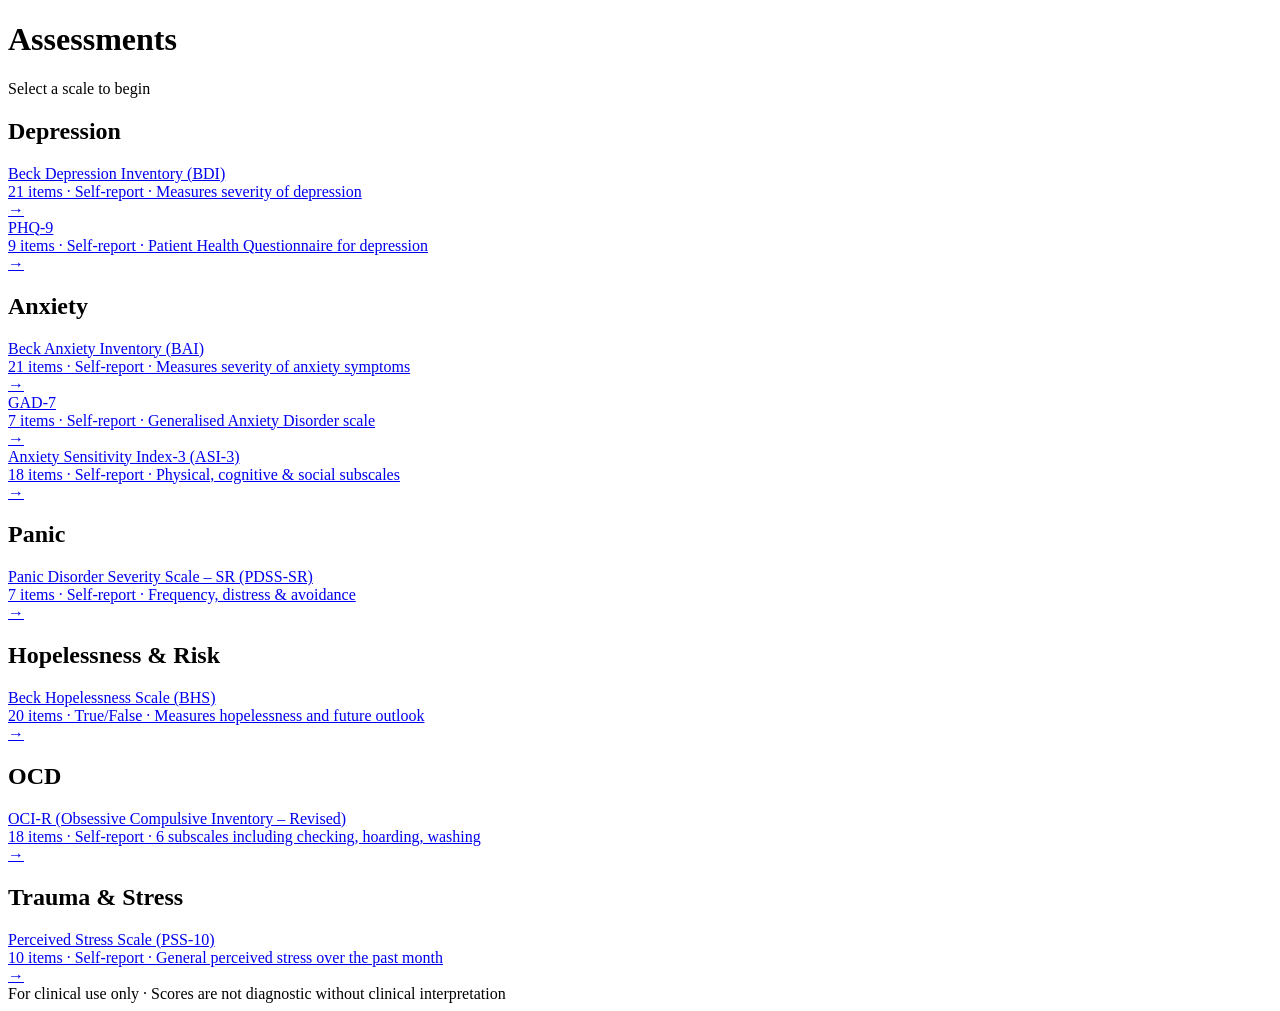
==== index.html @ 9d22b2b8 "Create index.html" ====
<!DOCTYPE html>
<html lang="en">
<head>
  <meta charset="UTF-8" />
  <meta name="viewport" content="width=device-width, initial-scale=1.0" />
  <title>Psych Assessments</title>
  <link rel="preconnect" href="https://fonts.googleapis.com" />
  <link rel="preconnect" href="https://fonts.gstatic.com" crossorigin />
  <link href="https://fonts.googleapis.com/css2?family=DM+Serif+Display&family=Inter:wght@400;500;600&display=swap" rel="stylesheet" />
  <link rel="stylesheet" href="style.css" />
</head>
<body>

<header class="site-header">
  <div class="container">
    <h1>Assessments</h1>
    <span class="subtitle">Select a scale to begin</span>
  </div>
</header>

<main class="container">

  <section class="category-section">
    <h2 class="category-label">Depression</h2>
    <div class="test-grid">
      <a class="test-card" href="assessments/bdi.html">
        <div class="test-card-left">
          <div class="test-card-name">Beck Depression Inventory (BDI)</div>
          <div class="test-card-desc">21 items · Self-report · Measures severity of depression</div>
        </div>
        <span class="test-card-arrow">→</span>
      </a>
      <a class="test-card" href="assessments/phq9.html">
        <div class="test-card-left">
          <div class="test-card-name">PHQ-9</div>
          <div class="test-card-desc">9 items · Self-report · Patient Health Questionnaire for depression</div>
        </div>
        <span class="test-card-arrow">→</span>
      </a>
    </div>
  </section>

  <section class="category-section">
    <h2 class="category-label">Anxiety</h2>
    <div class="test-grid">
      <a class="test-card" href="assessments/bai.html">
        <div class="test-card-left">
          <div class="test-card-name">Beck Anxiety Inventory (BAI)</div>
          <div class="test-card-desc">21 items · Self-report · Measures severity of anxiety symptoms</div>
        </div>
        <span class="test-card-arrow">→</span>
      </a>
      <a class="test-card" href="assessments/gad7.html">
        <div class="test-card-left">
          <div class="test-card-name">GAD-7</div>
          <div class="test-card-desc">7 items · Self-report · Generalised Anxiety Disorder scale</div>
        </div>
        <span class="test-card-arrow">→</span>
      </a>
      <a class="test-card" href="assessments/asi3.html">
        <div class="test-card-left">
          <div class="test-card-name">Anxiety Sensitivity Index-3 (ASI-3)</div>
          <div class="test-card-desc">18 items · Self-report · Physical, cognitive & social subscales</div>
        </div>
        <span class="test-card-arrow">→</span>
      </a>
    </div>
  </section>

  <section class="category-section">
    <h2 class="category-label">Panic</h2>
    <div class="test-grid">
      <a class="test-card" href="assessments/pdss.html">
        <div class="test-card-left">
          <div class="test-card-name">Panic Disorder Severity Scale – SR (PDSS-SR)</div>
          <div class="test-card-desc">7 items · Self-report · Frequency, distress & avoidance</div>
        </div>
        <span class="test-card-arrow">→</span>
      </a>
    </div>
  </section>

  <section class="category-section">
    <h2 class="category-label">Hopelessness & Risk</h2>
    <div class="test-grid">
      <a class="test-card" href="assessments/bhs.html">
        <div class="test-card-left">
          <div class="test-card-name">Beck Hopelessness Scale (BHS)</div>
          <div class="test-card-desc">20 items · True/False · Measures hopelessness and future outlook</div>
        </div>
        <span class="test-card-arrow">→</span>
      </a>
    </div>
  </section>

  <section class="category-section">
    <h2 class="category-label">OCD</h2>
    <div class="test-grid">
      <a class="test-card" href="assessments/oci.html">
        <div class="test-card-left">
          <div class="test-card-name">OCI-R (Obsessive Compulsive Inventory – Revised)</div>
          <div class="test-card-desc">18 items · Self-report · 6 subscales including checking, hoarding, washing</div>
        </div>
        <span class="test-card-arrow">→</span>
      </a>
    </div>
  </section>

  <section class="category-section">
    <h2 class="category-label">Trauma & Stress</h2>
    <div class="test-grid">
      <a class="test-card" href="assessments/pss.html">
        <div class="test-card-left">
          <div class="test-card-name">Perceived Stress Scale (PSS-10)</div>
          <div class="test-card-desc">10 items · Self-report · General perceived stress over the past month</div>
        </div>
        <span class="test-card-arrow">→</span>
      </a>
    </div>
  </section>

</main>

<footer class="site-footer">
  <div class="container">
    For clinical use only · Scores are not diagnostic without clinical interpretation
  </div>
</footer>

</body>
</html>
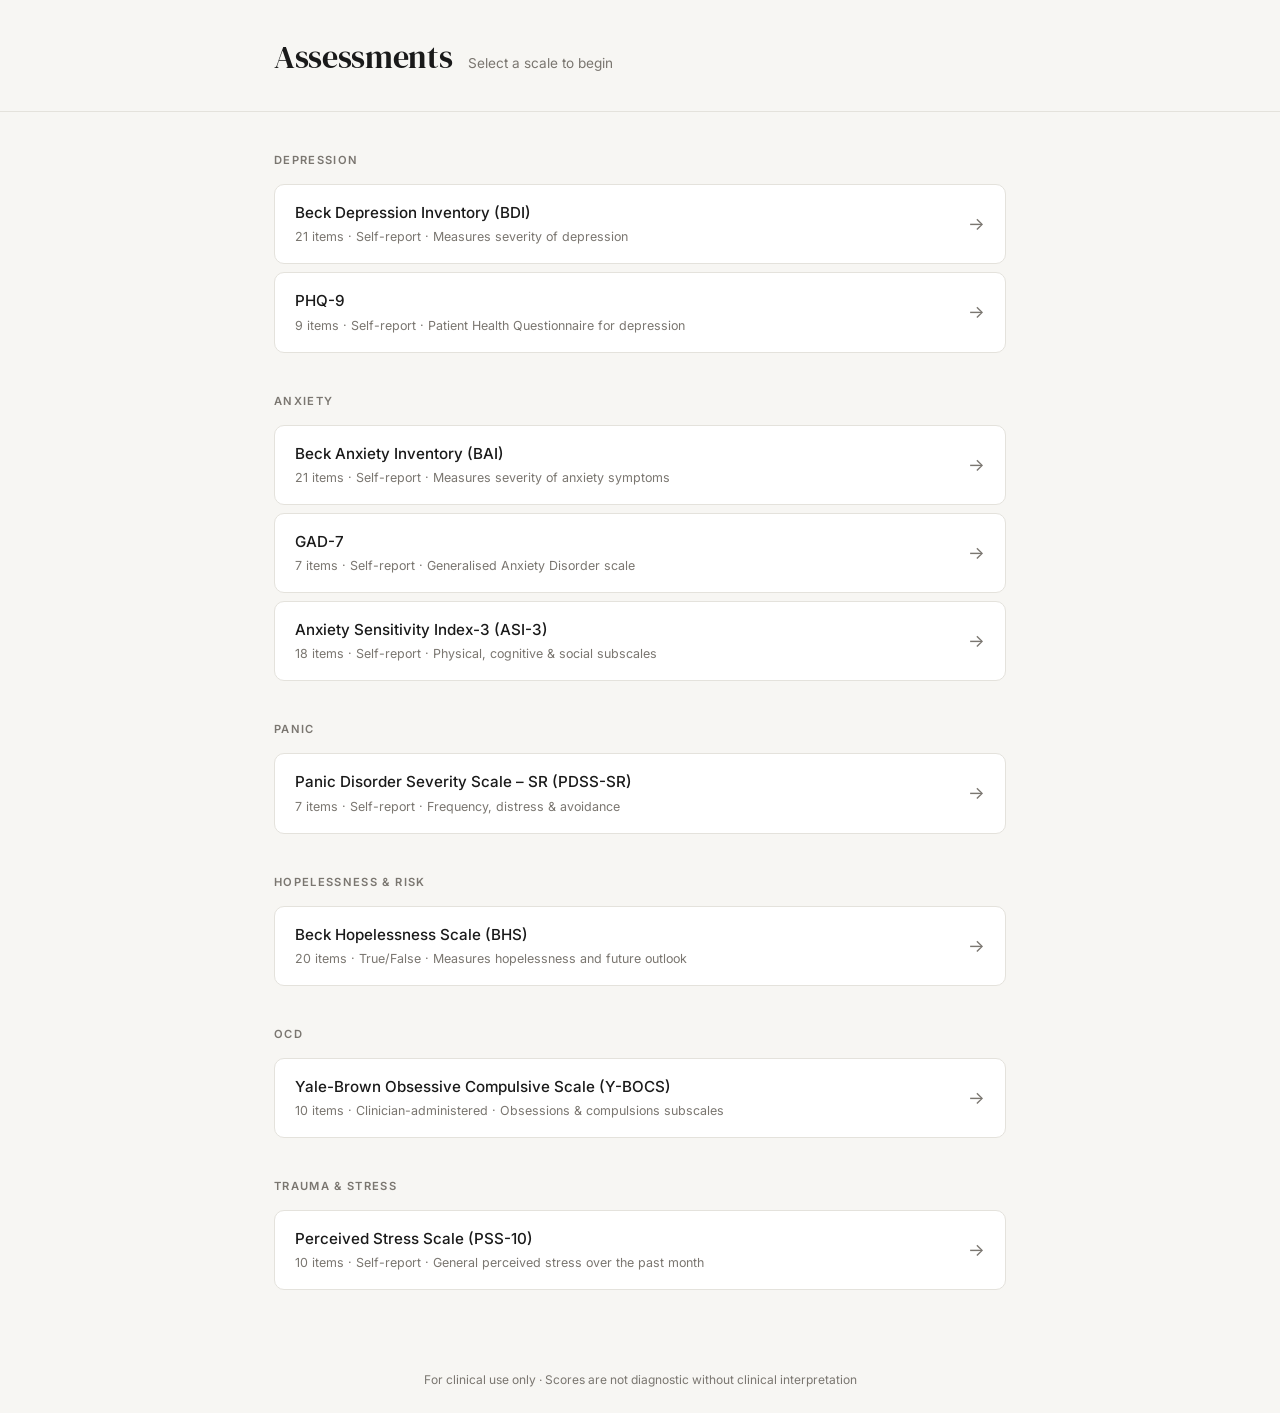
==== commit f7cea3f6: "Update index.html" ====
--- a/index.html
+++ b/index.html
@@ -96,10 +96,10 @@
   <section class="category-section">
     <h2 class="category-label">OCD</h2>
     <div class="test-grid">
-      <a class="test-card" href="assessments/oci.html">
+      <a class="test-card" href="assessments/ybocs.html">
         <div class="test-card-left">
-          <div class="test-card-name">OCI-R (Obsessive Compulsive Inventory – Revised)</div>
-          <div class="test-card-desc">18 items · Self-report · 6 subscales including checking, hoarding, washing</div>
+          <div class="test-card-name">Yale-Brown Obsessive Compulsive Scale (Y-BOCS)</div>
+          <div class="test-card-desc">10 items · Clinician-administered · Obsessions & compulsions subscales</div>
         </div>
         <span class="test-card-arrow">→</span>
       </a>
--- a/style.css
+++ b/style.css
@@ -0,0 +1,306 @@
+/* ── Reset & Base ── */
+*, *::before, *::after { box-sizing: border-box; margin: 0; padding: 0; }
+
+:root {
+  --bg: #F7F6F3;
+  --surface: #FFFFFF;
+  --border: #E4E2DC;
+  --text: #1A1A1A;
+  --muted: #7A7670;
+  --accent: #2D5FA6;
+  --accent-light: #EDF2FB;
+  --danger: #C0392B;
+  --success: #27AE60;
+  --radius: 10px;
+  --font-body: 'Inter', system-ui, sans-serif;
+  --font-display: 'DM Serif Display', Georgia, serif;
+  --shadow: 0 1px 3px rgba(0,0,0,0.07), 0 4px 16px rgba(0,0,0,0.05);
+}
+
+html { font-size: 16px; }
+
+body {
+  font-family: var(--font-body);
+  background: var(--bg);
+  color: var(--text);
+  min-height: 100vh;
+  line-height: 1.6;
+  -webkit-font-smoothing: antialiased;
+}
+
+/* ── Typography ── */
+h1 { font-family: var(--font-display); font-size: 2rem; font-weight: 400; letter-spacing: -0.01em; }
+h2 { font-size: 0.7rem; font-weight: 600; letter-spacing: 0.12em; text-transform: uppercase; color: var(--muted); }
+h3 { font-size: 1rem; font-weight: 600; }
+
+/* ── Layout ── */
+.container { max-width: 780px; margin: 0 auto; padding: 0 24px; }
+
+/* ── Header ── */
+.site-header {
+  padding: 32px 0 28px;
+  border-bottom: 1px solid var(--border);
+  margin-bottom: 40px;
+}
+.site-header .container { display: flex; align-items: baseline; gap: 16px; }
+.site-header h1 { color: var(--text); }
+.site-header .subtitle { font-size: 0.85rem; color: var(--muted); }
+
+/* ── Index Page ── */
+.category-section { margin-bottom: 40px; }
+.category-label { margin-bottom: 14px; }
+.test-grid {
+  display: flex;
+  flex-direction: column;
+  gap: 8px;
+}
+.test-card {
+  display: flex;
+  align-items: center;
+  justify-content: space-between;
+  background: var(--surface);
+  border: 1px solid var(--border);
+  border-radius: var(--radius);
+  padding: 16px 20px;
+  text-decoration: none;
+  color: var(--text);
+  transition: border-color 0.15s, box-shadow 0.15s;
+  cursor: pointer;
+  gap: 12px;
+}
+.test-card:hover {
+  border-color: var(--accent);
+  box-shadow: var(--shadow);
+}
+.test-card-left { flex: 1; }
+.test-card-name { font-size: 0.95rem; font-weight: 500; }
+.test-card-desc { font-size: 0.78rem; color: var(--muted); margin-top: 2px; }
+.test-card-arrow { color: var(--muted); font-size: 1.1rem; flex-shrink: 0; }
+
+/* ── Assessment Page ── */
+.assessment-header {
+  padding: 32px 0 0;
+}
+.back-link {
+  display: inline-flex;
+  align-items: center;
+  gap: 6px;
+  font-size: 0.82rem;
+  color: var(--muted);
+  text-decoration: none;
+  margin-bottom: 24px;
+  transition: color 0.15s;
+}
+.back-link:hover { color: var(--accent); }
+.assessment-title { font-family: var(--font-display); font-size: 1.8rem; font-weight: 400; }
+.assessment-subtitle { font-size: 0.82rem; color: var(--muted); margin-top: 4px; }
+
+/* ── Client Info ── */
+.client-info-card {
+  background: var(--surface);
+  border: 1px solid var(--border);
+  border-radius: var(--radius);
+  padding: 20px;
+  margin: 24px 0;
+  display: grid;
+  grid-template-columns: 1fr 1fr 1fr;
+  gap: 16px;
+}
+.field-group { display: flex; flex-direction: column; gap: 5px; }
+.field-group label { font-size: 0.72rem; font-weight: 600; letter-spacing: 0.08em; text-transform: uppercase; color: var(--muted); }
+.field-group input {
+  border: 1px solid var(--border);
+  border-radius: 6px;
+  padding: 9px 12px;
+  font-size: 0.9rem;
+  font-family: var(--font-body);
+  background: var(--bg);
+  color: var(--text);
+  outline: none;
+  transition: border-color 0.15s;
+}
+.field-group input:focus { border-color: var(--accent); }
+
+/* ── Instructions ── */
+.instructions {
+  background: var(--accent-light);
+  border-left: 3px solid var(--accent);
+  border-radius: 0 var(--radius) var(--radius) 0;
+  padding: 14px 18px;
+  font-size: 0.84rem;
+  color: #1E3A6A;
+  margin-bottom: 28px;
+  line-height: 1.6;
+}
+
+/* ── Questions ── */
+.question-block {
+  background: var(--surface);
+  border: 1px solid var(--border);
+  border-radius: var(--radius);
+  padding: 20px;
+  margin-bottom: 10px;
+  transition: border-color 0.15s;
+}
+.question-block.answered { border-color: #B8D4B8; }
+.question-number {
+  font-size: 0.68rem;
+  font-weight: 700;
+  letter-spacing: 0.1em;
+  text-transform: uppercase;
+  color: var(--muted);
+  margin-bottom: 8px;
+}
+.question-text {
+  font-size: 0.95rem;
+  font-weight: 500;
+  margin-bottom: 14px;
+  line-height: 1.5;
+}
+.options { display: flex; flex-direction: column; gap: 7px; }
+.option-label {
+  display: flex;
+  align-items: flex-start;
+  gap: 12px;
+  padding: 10px 14px;
+  border: 1px solid var(--border);
+  border-radius: 7px;
+  cursor: pointer;
+  font-size: 0.875rem;
+  transition: background 0.12s, border-color 0.12s;
+  line-height: 1.4;
+}
+.option-label:hover { background: var(--accent-light); border-color: var(--accent); }
+.option-label input[type="radio"] { display: none; }
+.option-label.selected { background: var(--accent-light); border-color: var(--accent); color: var(--accent); font-weight: 500; }
+.option-score {
+  flex-shrink: 0;
+  width: 22px;
+  height: 22px;
+  border-radius: 50%;
+  background: var(--border);
+  display: flex;
+  align-items: center;
+  justify-content: center;
+  font-size: 0.7rem;
+  font-weight: 700;
+  color: var(--muted);
+  margin-top: 1px;
+}
+.option-label.selected .option-score { background: var(--accent); color: white; }
+
+/* True/False options */
+.tf-options { display: flex; gap: 10px; }
+.tf-label {
+  flex: 1;
+  display: flex;
+  align-items: center;
+  justify-content: center;
+  padding: 12px;
+  border: 1px solid var(--border);
+  border-radius: 7px;
+  cursor: pointer;
+  font-size: 0.9rem;
+  font-weight: 500;
+  transition: background 0.12s, border-color 0.12s;
+}
+.tf-label:hover { background: var(--accent-light); border-color: var(--accent); }
+.tf-label input[type="radio"] { display: none; }
+.tf-label.selected { background: var(--accent-light); border-color: var(--accent); color: var(--accent); }
+
+/* ── Score Section ── */
+.score-bar {
+  position: sticky;
+  bottom: 0;
+  background: var(--surface);
+  border-top: 1px solid var(--border);
+  padding: 14px 0;
+  margin-top: 32px;
+  z-index: 10;
+}
+.score-bar .container {
+  display: flex;
+  align-items: center;
+  justify-content: space-between;
+  gap: 16px;
+}
+.score-display {
+  display: flex;
+  align-items: baseline;
+  gap: 6px;
+}
+.score-number { font-size: 2rem; font-weight: 700; color: var(--accent); font-family: var(--font-display); }
+.score-label { font-size: 0.8rem; color: var(--muted); }
+.score-interpretation {
+  font-size: 0.82rem;
+  font-weight: 600;
+  padding: 4px 12px;
+  border-radius: 20px;
+  background: var(--accent-light);
+  color: var(--accent);
+}
+.btn-download {
+  display: inline-flex;
+  align-items: center;
+  gap: 8px;
+  background: var(--accent);
+  color: white;
+  border: none;
+  border-radius: 7px;
+  padding: 11px 20px;
+  font-size: 0.875rem;
+  font-weight: 600;
+  cursor: pointer;
+  transition: opacity 0.15s;
+  font-family: var(--font-body);
+}
+.btn-download:hover { opacity: 0.85; }
+.btn-download:disabled { opacity: 0.4; cursor: not-allowed; }
+
+.progress-note { font-size: 0.78rem; color: var(--muted); }
+
+/* ── Result Card (shown after submit) ── */
+.result-card {
+  background: var(--surface);
+  border: 1px solid var(--border);
+  border-radius: var(--radius);
+  padding: 28px;
+  margin: 20px 0;
+  text-align: center;
+}
+.result-card .big-score { font-size: 3.5rem; font-weight: 700; color: var(--accent); font-family: var(--font-display); }
+.result-card .result-label { font-size: 1rem; font-weight: 600; margin: 6px 0 12px; }
+.result-card .result-sub { font-size: 0.84rem; color: var(--muted); }
+
+/* ── Subscale breakdown ── */
+.subscale-grid { display: grid; grid-template-columns: repeat(3, 1fr); gap: 10px; margin-top: 20px; }
+.subscale-item {
+  background: var(--bg);
+  border: 1px solid var(--border);
+  border-radius: 8px;
+  padding: 14px;
+  text-align: center;
+}
+.subscale-score { font-size: 1.5rem; font-weight: 700; color: var(--text); }
+.subscale-name { font-size: 0.72rem; color: var(--muted); margin-top: 3px; }
+
+/* ── Responsive ── */
+@media (max-width: 600px) {
+  .client-info-card { grid-template-columns: 1fr; }
+  .score-bar .container { flex-wrap: wrap; }
+  .subscale-grid { grid-template-columns: 1fr; }
+}
+
+/* ── Footer ── */
+.site-footer {
+  text-align: center;
+  padding: 40px 0 24px;
+  font-size: 0.75rem;
+  color: var(--muted);
+}
+
+/* ── Print / PDF ── */
+@media print {
+  .score-bar, .back-link, .btn-download { display: none; }
+  .question-block { break-inside: avoid; }
+}
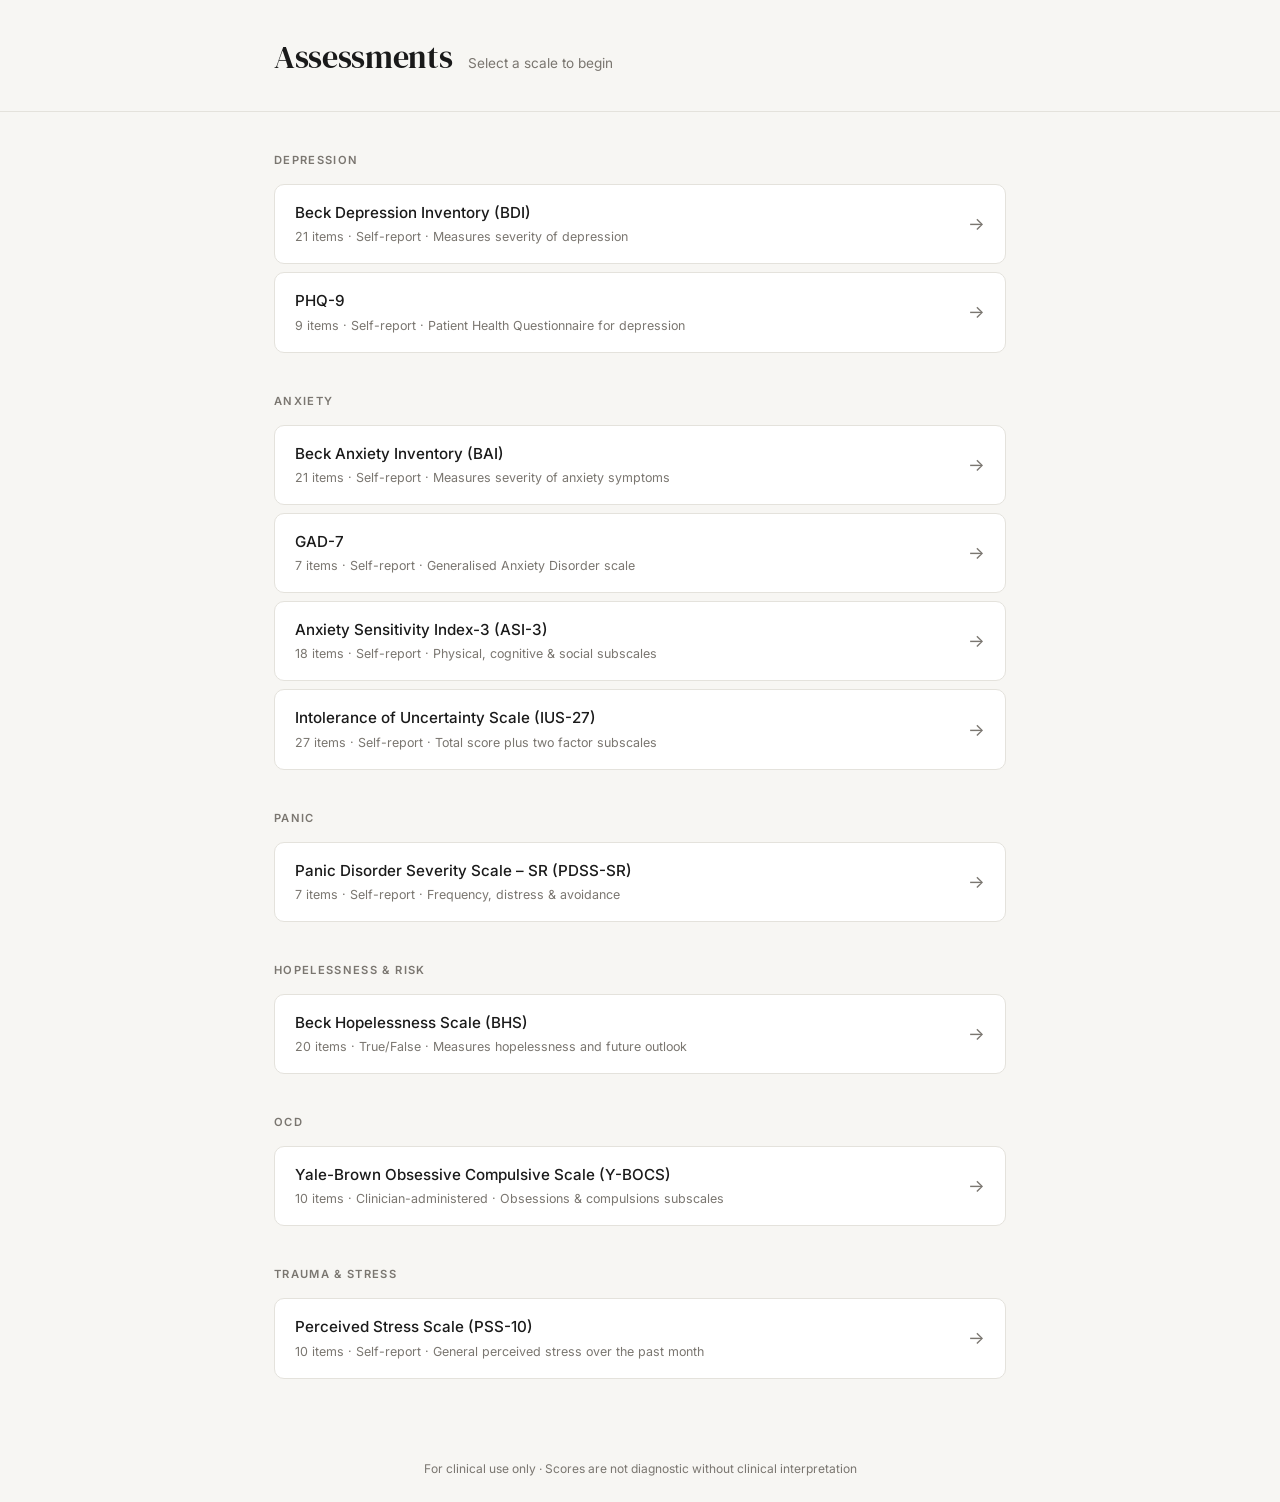
==== commit fdc82e3c: "Update index.html" ====
--- a/index.html
+++ b/index.html
@@ -61,6 +61,13 @@
         <div class="test-card-left">
           <div class="test-card-name">Anxiety Sensitivity Index-3 (ASI-3)</div>
           <div class="test-card-desc">18 items · Self-report · Physical, cognitive & social subscales</div>
+        </div>
+        <span class="test-card-arrow">→</span>
+      </a>
+      <a class="test-card" href="assessments/ius.html">
+        <div class="test-card-left">
+          <div class="test-card-name">Intolerance of Uncertainty Scale (IUS-27)</div>
+          <div class="test-card-desc">27 items · Self-report · Total score plus two factor subscales</div>
         </div>
         <span class="test-card-arrow">→</span>
       </a>
--- a/style.css
+++ b/style.css
@@ -10,6 +10,7 @@
   --accent: #2D5FA6;
   --accent-light: #EDF2FB;
   --danger: #C0392B;
+  --danger-light: #FBEAE7;
   --success: #27AE60;
   --radius: 10px;
   --font-body: 'Inter', system-ui, sans-serif;
@@ -120,6 +121,18 @@
   transition: border-color 0.15s;
 }
 .field-group input:focus { border-color: var(--accent); }
+
+/* ── Disclaimer Banner ── */
+.disclaimer-banner {
+  background: var(--danger-light);
+  border-left: 3px solid var(--danger);
+  border-radius: 0 var(--radius) var(--radius) 0;
+  padding: 14px 18px;
+  font-size: 0.8rem;
+  color: #7A2E22;
+  margin-bottom: 20px;
+  line-height: 1.6;
+}
 
 /* ── Instructions ── */
 .instructions {
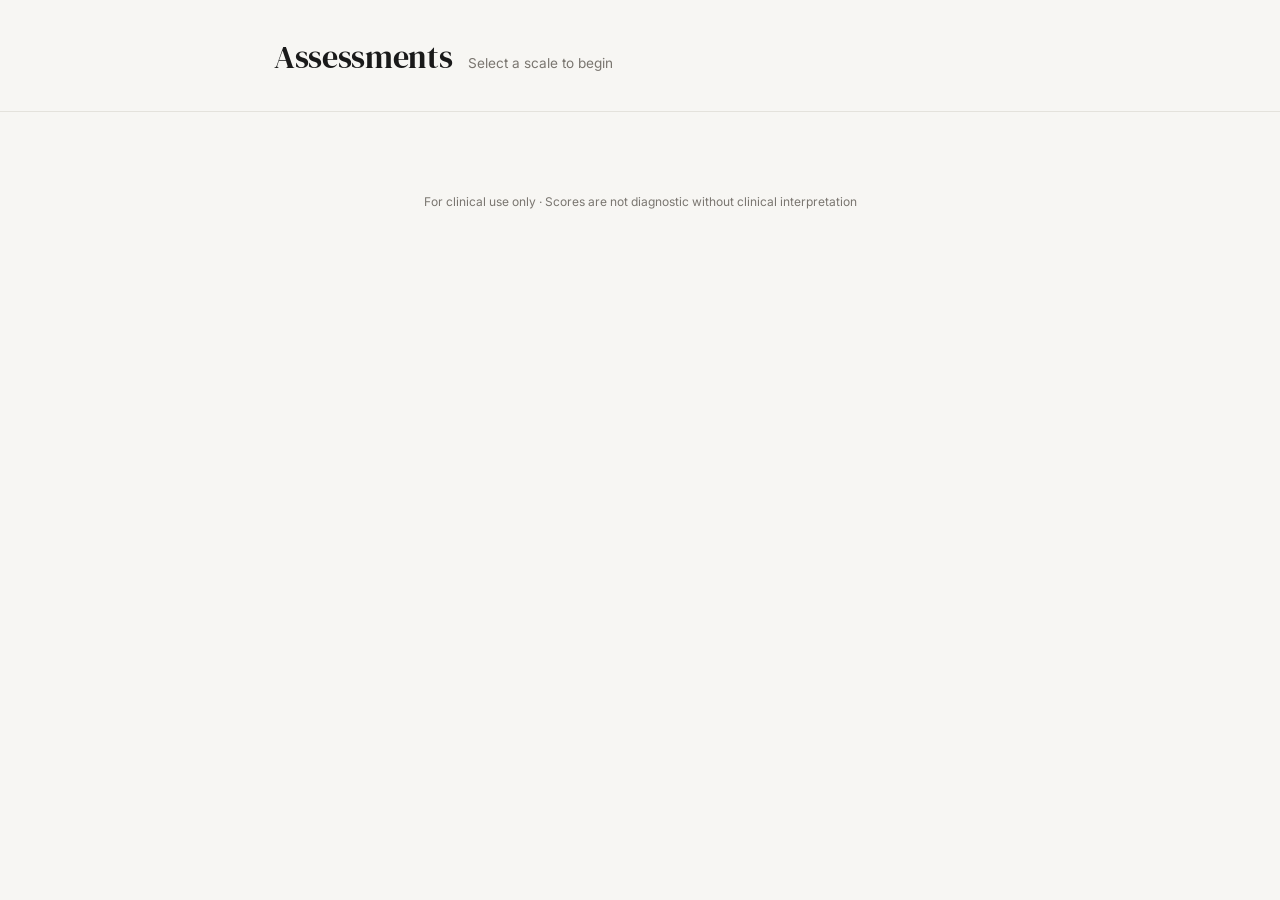
==== commit 361e2cec: "Update index.html" ====
--- a/index.html
+++ b/index.html
@@ -18,114 +18,10 @@
   </div>
 </header>
 
-<main class="container">
-
-  <section class="category-section">
-    <h2 class="category-label">Depression</h2>
-    <div class="test-grid">
-      <a class="test-card" href="assessments/bdi.html">
-        <div class="test-card-left">
-          <div class="test-card-name">Beck Depression Inventory (BDI)</div>
-          <div class="test-card-desc">21 items · Self-report · Measures severity of depression</div>
-        </div>
-        <span class="test-card-arrow">→</span>
-      </a>
-      <a class="test-card" href="assessments/phq9.html">
-        <div class="test-card-left">
-          <div class="test-card-name">PHQ-9</div>
-          <div class="test-card-desc">9 items · Self-report · Patient Health Questionnaire for depression</div>
-        </div>
-        <span class="test-card-arrow">→</span>
-      </a>
-    </div>
-  </section>
-
-  <section class="category-section">
-    <h2 class="category-label">Anxiety</h2>
-    <div class="test-grid">
-      <a class="test-card" href="assessments/bai.html">
-        <div class="test-card-left">
-          <div class="test-card-name">Beck Anxiety Inventory (BAI)</div>
-          <div class="test-card-desc">21 items · Self-report · Measures severity of anxiety symptoms</div>
-        </div>
-        <span class="test-card-arrow">→</span>
-      </a>
-      <a class="test-card" href="assessments/gad7.html">
-        <div class="test-card-left">
-          <div class="test-card-name">GAD-7</div>
-          <div class="test-card-desc">7 items · Self-report · Generalised Anxiety Disorder scale</div>
-        </div>
-        <span class="test-card-arrow">→</span>
-      </a>
-      <a class="test-card" href="assessments/asi3.html">
-        <div class="test-card-left">
-          <div class="test-card-name">Anxiety Sensitivity Index-3 (ASI-3)</div>
-          <div class="test-card-desc">18 items · Self-report · Physical, cognitive & social subscales</div>
-        </div>
-        <span class="test-card-arrow">→</span>
-      </a>
-      <a class="test-card" href="assessments/ius.html">
-        <div class="test-card-left">
-          <div class="test-card-name">Intolerance of Uncertainty Scale (IUS-27)</div>
-          <div class="test-card-desc">27 items · Self-report · Total score plus two factor subscales</div>
-        </div>
-        <span class="test-card-arrow">→</span>
-      </a>
-    </div>
-  </section>
-
-  <section class="category-section">
-    <h2 class="category-label">Panic</h2>
-    <div class="test-grid">
-      <a class="test-card" href="assessments/pdss.html">
-        <div class="test-card-left">
-          <div class="test-card-name">Panic Disorder Severity Scale – SR (PDSS-SR)</div>
-          <div class="test-card-desc">7 items · Self-report · Frequency, distress & avoidance</div>
-        </div>
-        <span class="test-card-arrow">→</span>
-      </a>
-    </div>
-  </section>
-
-  <section class="category-section">
-    <h2 class="category-label">Hopelessness & Risk</h2>
-    <div class="test-grid">
-      <a class="test-card" href="assessments/bhs.html">
-        <div class="test-card-left">
-          <div class="test-card-name">Beck Hopelessness Scale (BHS)</div>
-          <div class="test-card-desc">20 items · True/False · Measures hopelessness and future outlook</div>
-        </div>
-        <span class="test-card-arrow">→</span>
-      </a>
-    </div>
-  </section>
-
-  <section class="category-section">
-    <h2 class="category-label">OCD</h2>
-    <div class="test-grid">
-      <a class="test-card" href="assessments/ybocs.html">
-        <div class="test-card-left">
-          <div class="test-card-name">Yale-Brown Obsessive Compulsive Scale (Y-BOCS)</div>
-          <div class="test-card-desc">10 items · Clinician-administered · Obsessions & compulsions subscales</div>
-        </div>
-        <span class="test-card-arrow">→</span>
-      </a>
-    </div>
-  </section>
-
-  <section class="category-section">
-    <h2 class="category-label">Trauma & Stress</h2>
-    <div class="test-grid">
-      <a class="test-card" href="assessments/pss.html">
-        <div class="test-card-left">
-          <div class="test-card-name">Perceived Stress Scale (PSS-10)</div>
-          <div class="test-card-desc">10 items · Self-report · General perceived stress over the past month</div>
-        </div>
-        <span class="test-card-arrow">→</span>
-      </a>
-    </div>
-  </section>
-
+<main class="container" id="assessment-list">
+  <!-- Category sections and test cards are rendered automatically from
+       assessments-data.js by renderAssessmentIndex() in shared.js.
+       To add a new assessment, edit assessments-data.js only. -->
 </main>
 
 <footer class="site-footer">
@@ -134,5 +30,7 @@
   </div>
 </footer>
 
+<script src="assessments-data.js"></script>
+<script src="shared.js"></script>
 </body>
 </html>
